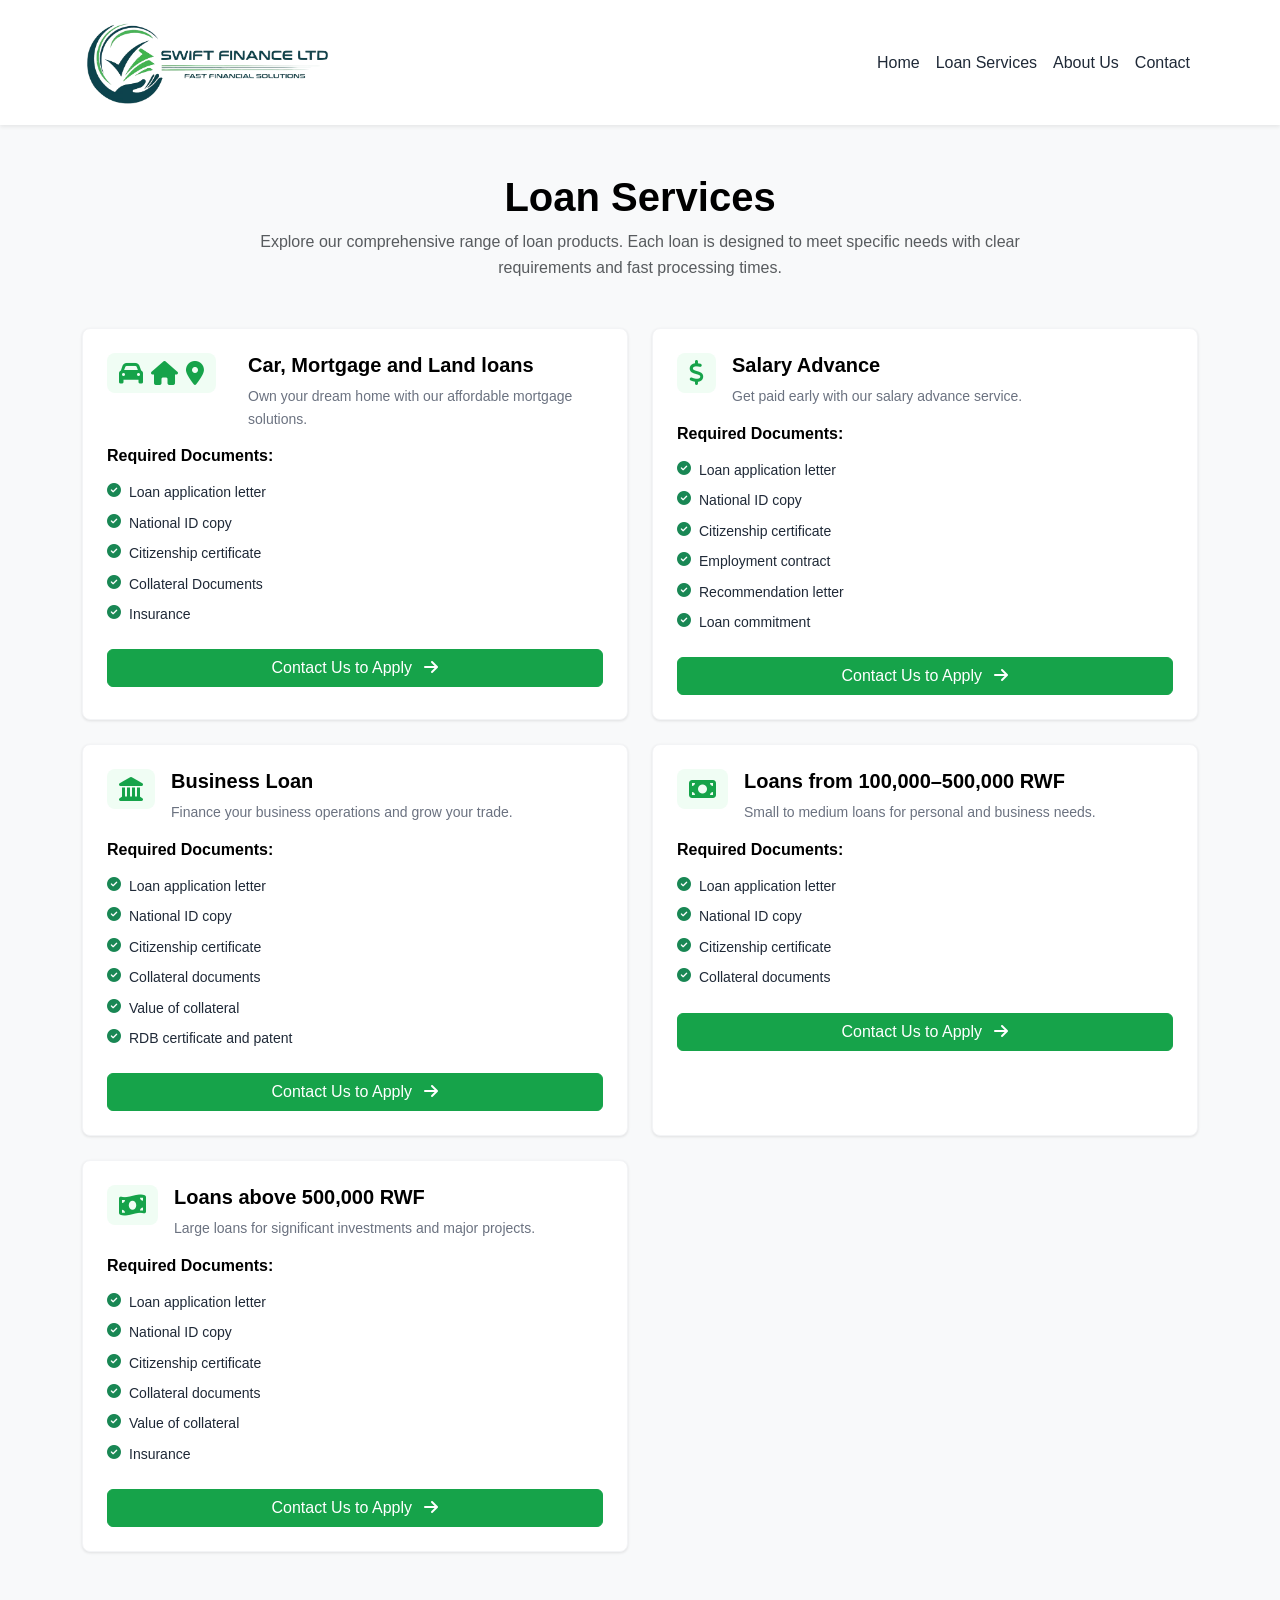
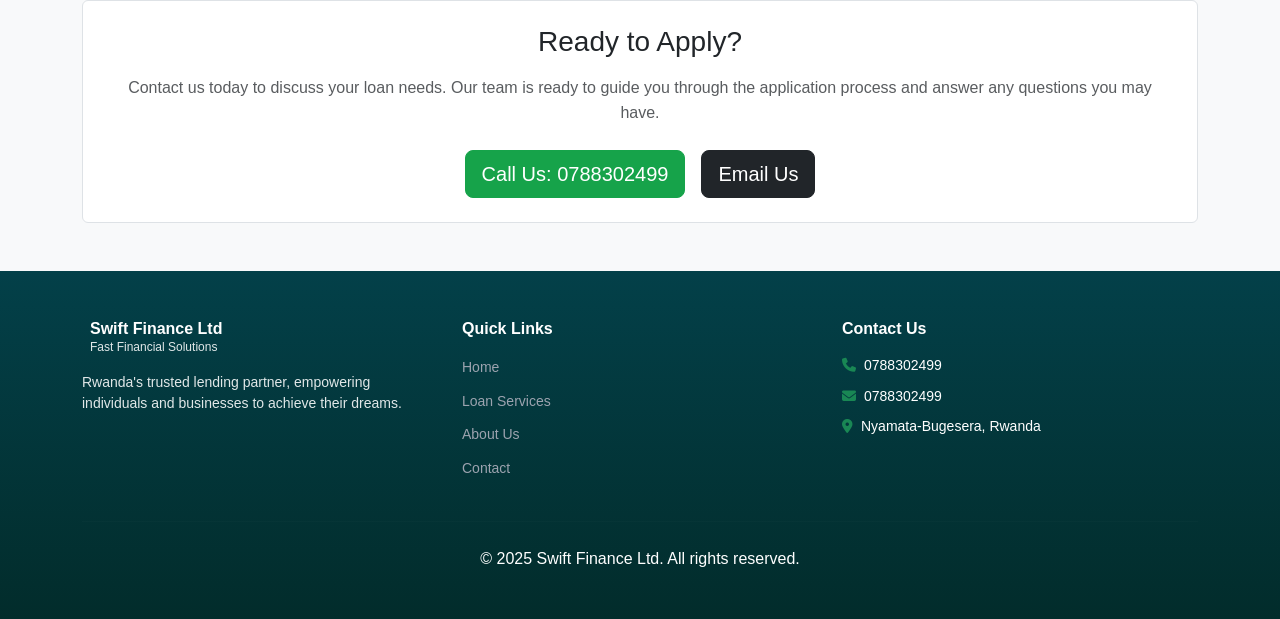
==== loans.html @ 3fd42636 "Initial commit of Swift Finance website" ====
<!DOCTYPE html>
<html lang="en">
<head>
    <meta charset="UTF-8">
    <meta name="viewport" content="width=device-width, initial-scale=1.0">
    <link rel="icon" href="logo3.png" >
    <title>Loan Services - Swift Finance Ltd</title>
    
    <!-- Bootstrap 5 CSS -->
    <link href="https://cdn.jsdelivr.net/npm/bootstrap@5.3.0/dist/css/bootstrap.min.css" rel="stylesheet">
    
    <!-- Font Awesome Icons -->
    <link rel="stylesheet" href="https://cdnjs.cloudflare.com/ajax/libs/font-awesome/6.4.0/css/all.min.css">
    
    <!-- Custom CSS -->
    <link rel="stylesheet" href="styles.css">
</head>
<body>
    
    <!-- HEADER / NAVIGATION -->
    <header class="header-nav sticky-top bg-white shadow-sm">
        <nav class="navbar navbar-expand-md navbar-light">
            <div class="container">
                <!-- Logo -->
                <a class="navbar-brand d-flex align-items-center" href="home">
                    <img src="logo.png" alt="Swift Finance logo" class="logo-img" />
                </a>

                
                <!-- Mobile Menu Toggle -->
                <button class="navbar-toggler" type="button" data-bs-toggle="collapse" data-bs-target="#navbarNav">
                    <span class="navbar-toggler-icon"></span>
                </button>
                
                <!-- Navigation Links -->
                <div class="collapse navbar-collapse" id="navbarNav">
                    <ul class="navbar-nav ms-auto">
                        <li class="nav-item">
                            <a class="nav-link" href="home">Home</a>
                        </li>
                        <li class="nav-item">
                            <a class="nav-link active" href="loans">Loan Services</a>
                        </li>
                        <li class="nav-item">
                            <a class="nav-link" href="about">About Us</a>
                        </li>
                        <li class="nav-item">
                            <a class="nav-link" href="contact">Contact</a>
                        </li>
                    </ul>
                </div>
            </div>
        </nav>
    </header>

    <!-- LOANS PAGE CONTENT -->
    <section class="loans-page py-5 bg-light">
        <div class="container">
            <!-- Header -->
            <div class="text-center mb-5">
                <h1 class="page-title">Loan Services</h1>
                <p class="page-subtitle text-muted">
                    Explore our comprehensive range of loan products. Each loan is designed to meet specific needs with clear requirements and fast processing times.
                </p>
            </div>

            <!-- Loan Cards Grid -->
            <div class="row g-4">
                
                <!-- Mortgage, car and land Loan -->
                <div class="col-md-6">
                    <div class="loan-card">
                        <div class="d-flex align-items-start mb-3">
                            <div class="loan-icon d-flex flex-row gap-2 me-3">
                                <i class="fas fa-car"></i> 
                                <i class="fas fa-home"></i> 
                                  <i class="fas fa-map-marker-alt"></i>
                            </div>
                            <div class="ms-3">
                                <h3 class="loan-name">Car, Mortgage and Land loans</h3>
                                <p class="loan-desc">Own your dream home with our affordable mortgage solutions.</p>
                            </div>
                        </div>
                        <h5 class="requirements-title">Required Documents:</h5>
                        <ul class="requirements-list">
                            <li><i class="fas fa-check-circle text-success me-2"></i>Loan application letter</li>
                            <li><i class="fas fa-check-circle text-success me-2"></i>National ID copy</li>
                            <li><i class="fas fa-check-circle text-success me-2"></i>Citizenship certificate</li>
                            <li><i class="fas fa-check-circle text-success me-2"></i>Collateral Documents</li>
                            <li><i class="fas fa-check-circle text-success me-2"></i>Insurance</li>
                        </ul>
                        <a href="contact" class="btn btn-success w-100">
                            Contact Us to Apply
                            <i class="fas fa-arrow-right ms-2"></i>
                        </a>
                    </div>
                </div>
                
                <!-- Salary Advance -->
                <div class="col-md-6">
                    <div class="loan-card">
                        <div class="d-flex align-items-start mb-3">
                            <div class="loan-icon">
                                <i class="fas fa-dollar-sign"></i>
                            </div>
                            <div class="ms-3">
                                <h3 class="loan-name">Salary Advance</h3>
                                <p class="loan-desc">Get paid early with our salary advance service.</p>
                            </div>
                        </div>
                        <h5 class="requirements-title">Required Documents:</h5>
                        <ul class="requirements-list">
                            <li><i class="fas fa-check-circle text-success me-2"></i>Loan application letter</li>
                            <li><i class="fas fa-check-circle text-success me-2"></i>National ID copy</li>
                            <li><i class="fas fa-check-circle text-success me-2"></i>Citizenship certificate</li>
                            <li><i class="fas fa-check-circle text-success me-2"></i>Employment contract</li>
                            <li><i class="fas fa-check-circle text-success me-2"></i>Recommendation letter</li>
                            <li><i class="fas fa-check-circle text-success me-2"></i>Loan commitment</li>
                        </ul>
                        <a href="contact" class="btn btn-success w-100">
                            Contact Us to Apply
                            <i class="fas fa-arrow-right ms-2"></i>
                        </a>
                    </div>
                </div>


                <!-- Business Loan -->
                <div class="col-md-6">
                    <div class="loan-card">
                        <div class="d-flex align-items-start mb-3">
                            <div class="loan-icon">
                                <i class="fas fa-landmark"></i>
                            </div>
                            <div class="ms-3">
                                <h3 class="loan-name">Business Loan</h3>
                                <p class="loan-desc">Finance your business operations and grow your trade.</p>
                            </div>
                        </div>
                        <h5 class="requirements-title">Required Documents:</h5>
                        <ul class="requirements-list">
                            <li><i class="fas fa-check-circle text-success me-2"></i>Loan application letter</li>
                            <li><i class="fas fa-check-circle text-success me-2"></i>National ID copy</li>
                            <li><i class="fas fa-check-circle text-success me-2"></i>Citizenship certificate</li>
                            <li><i class="fas fa-check-circle text-success me-2"></i>Collateral documents</li>
                            <li><i class="fas fa-check-circle text-success me-2"></i>Value of collateral</li>
                            <li><i class="fas fa-check-circle text-success me-2"></i>RDB certificate and patent</li>
                        </ul>
                        <a href="contact" class="btn btn-success w-100">
                            Contact Us to Apply
                            <i class="fas fa-arrow-right ms-2"></i>
                        </a>
                    </div>
                </div>

                <!-- Loans 100k-500k -->
                <div class="col-md-6">
                    <div class="loan-card">
                        <div class="d-flex align-items-start mb-3">
                            <div class="loan-icon">
                                <i class="fas fa-money-bill"></i>
                            </div>
                            <div class="ms-3">
                                <h3 class="loan-name">Loans from 100,000–500,000 RWF</h3>
                                <p class="loan-desc">Small to medium loans for personal and business needs.</p>
                            </div>
                        </div>
                        <h5 class="requirements-title">Required Documents:</h5>
                        <ul class="requirements-list">
                            <li><i class="fas fa-check-circle text-success me-2"></i>Loan application letter</li>
                            <li><i class="fas fa-check-circle text-success me-2"></i>National ID copy</li>
                            <li><i class="fas fa-check-circle text-success me-2"></i>Citizenship certificate</li>
                            <li><i class="fas fa-check-circle text-success me-2"></i>Collateral documents</li>
                        </ul>
                        <a href="contact" class="btn btn-success w-100">
                            Contact Us to Apply
                            <i class="fas fa-arrow-right ms-2"></i>
                        </a>
                    </div>
                </div>

                <!-- Loans above 500k -->
                <div class="col-md-6">
                    <div class="loan-card">
                        <div class="d-flex align-items-start mb-3">
                            <div class="loan-icon">
                                <i class="fas fa-money-bill-wave"></i>
                            </div>
                            <div class="ms-3">
                                <h3 class="loan-name">Loans above 500,000 RWF</h3>
                                <p class="loan-desc">Large loans for significant investments and major projects.</p>
                            </div>
                        </div>
                        <h5 class="requirements-title">Required Documents:</h5>
                        <ul class="requirements-list">
                            <li><i class="fas fa-check-circle text-success me-2"></i>Loan application letter</li>
                            <li><i class="fas fa-check-circle text-success me-2"></i>National ID copy</li>
                            <li><i class="fas fa-check-circle text-success me-2"></i>Citizenship certificate</li>
                            <li><i class="fas fa-check-circle text-success me-2"></i>Collateral documents</li>
                            <li><i class="fas fa-check-circle text-success me-2"></i>Value of collateral</li>
                            <li><i class="fas fa-check-circle text-success me-2"></i>Insurance</li>
                        </ul>
                        <a href="contact" class="btn btn-success w-100">
                            Contact Us to Apply
                            <i class="fas fa-arrow-right ms-2"></i>
                        </a>
                    </div>
                </div>

            </div>

            <!-- Bottom CTA -->
            <div class="card mt-5 p-4 text-center border">
                <h3 class="mb-3">Ready to Apply?</h3>
                <p class="text-muted mb-4">
                    Contact us today to discuss your loan needs. Our team is ready to guide you through the application process and answer any questions you may have.
                </p>
                <div class="d-flex flex-column flex-sm-row gap-3 justify-content-center">
                    <a href="tel:0788302499" class="btn btn-success btn-lg raw-phone">
                        Call Us: 0788302499
                    </a>
                    <a href="mailto:swift3finance@gmail.com" class="btn btn-dark btn-lg">
                        Email Us
                    </a>
                </div>
            </div>

        </div>
    </section>

    <!-- FOOTER -->
    <footer class="footer-section py-5 bg-dark text-white">
        <div class="container">
            <div class="row g-4">
                <!-- Company Info -->
                <div class="col-md-4">
                    <div class="d-flex align-items-center mb-3">
                        <div class="ms-2">
                            <div class="footer-company-name">Swift Finance Ltd</div>
                            <div class="footer-slogan">Fast Financial Solutions</div>
                        </div>
                    </div>
                    <p class="footer-text">
                        Rwanda's trusted lending partner, empowering individuals and businesses to achieve their dreams.
                    </p>
                </div>
                
                <!-- Quick Links -->
                <div class="col-md-4">
                    <h5 class="footer-title mb-3">Quick Links</h5>
                    <ul class="footer-links">
                        <li><a href="home">Home</a></li>
                        <li><a href="loans">Loan Services</a></li>
                        <li><a href="about">About Us</a></li>
                        <li><a href="contact">Contact</a></li>
                    </ul>
                </div>
                
                <!-- Contact Info -->
                <div class="col-md-4">
                    <h5 class="footer-title mb-3">Contact Us</h5>
                   <ul class="footer-contact list-unstyled">
    <li class="d-flex align-items-center mb-2">
        <i class="fas fa-phone text-success me-2"></i>
        <a href="tel:0788302499" class="text-decoration-none text-white raw-phone">0788302499</a>
    </li>
    <li class="d-flex align-items-center mb-2">
        <i class="fas fa-envelope text-success me-2"></i>
        <a href="tel:0788302499" class="text-decoration-none text-white raw-phone">0788302499</a>
    </li>
    <li class="d-flex align-items-center">
        <i class="fas fa-map-marker-alt text-success me-2"></i>
        <span class="text-white">Nyamata-Bugesera, Rwanda</span>
    </li>
</ul>
                </div>
            </div>
            
            <hr class="my-4 border-secondary">
            
            <div class="text-center">
                <p class="mb-0">&copy; 2025 Swift Finance Ltd. All rights reserved.</p>
            </div>
        </div>
    </footer>

    <!-- Bootstrap 5 JS Bundle -->
    <script src="https://cdn.jsdelivr.net/npm/bootstrap@5.3.0/dist/js/bootstrap.bundle.min.js"></script>
    
    <!-- Custom JS -->
    <script src="scripts.js"></script>

    <!-- Scroll to Top Button -->
    <button id="scrollToTop" class="btn btn-success" style="position: fixed; bottom: 20px; right: 20px; display: none; z-index: 1000;">
        <i class="fas fa-arrow-up"></i>
    </button>
</body>
</html>
---- styles.css ----
/* Brand Colors */
:root{
    --color-green-primary: #16a34a;
    --color-green-dark: #15803d;
    --color-green-light: #22c55e;
    --color-green-bg: #f0fdf4;
    --color-teal-dark: #064f4a;     
    --color-teal-mid:  #0b6b63;      
    --color-teal-light: #2bb8a8;     
    --color-teal-footer: #034049;
    --color-black: #000000;
    --color-gray-dark: #1f2937;
    --color-gray: #6b7280;
    --color-gray-light: #f3f4f6;
    --color-white: #ffffff;
    --text-on-dark: #ffffff;
    --muted-on-dark: rgba(255,255,255,0.85);
}

/* GLOBAL STYLES */
body {
    font-family: -apple-system, BlinkMacSystemFont, 'Segoe UI', Roboto, 'Helvetica Neue', Arial, sans-serif;
    color: var(--color-gray-dark);
    line-height: 1.6;
}

/* HEADER / NAVIGATION */
.header-nav {
    z-index: 1000;
}

.logo-img {
    width: 250px;
    height: auto;
}

nav .navbar-nav .nav-link {
    color: var(--color-gray-dark);
    font-weight: 500;
    transition: color 0.2s;
    padding: 0.5rem 1rem;
}

nav .navbar-nav .nav-link:hover,
nav .navbar-nav .nav-link.active {
    color: var(--color-green-primary);
}

@media (max-width: 767px) {
    .logo-box {
        width: 36px;
        height: 36px;
    }
    
    .company-name {
        font-size: 15px;
    }
}

/* HERO SECTION */
.hero-section {
  background: linear-gradient(180deg, var(--color-teal-footer) 0%, #022c2b 100%);
  color: var(--text-on-dark);
  padding: 80px 0;
}

.hero-title {
  font-size: 2.5rem;
  font-weight: bold;
  margin-bottom: 1rem;
  color: rgba(255, 255, 255, 0.95);
}

.hero-text {
  font-size: 1.125rem;
  color: rgba(255, 255, 255, 0.88);
}

@media (max-width: 767px) {
  .hero-section {
    padding: 60px 0;
  }

  .hero-title {
    font-size: 1.875rem;
  }

  .hero-text {
    font-size: 1rem;
  }
}

.image-card {
  background-color: #0f9d58; 
  padding: 1rem;             
  border-radius: 12px;
  display: inline-block;
  box-shadow: 0 8px 20px rgba(0,0,0,0.15);
}

.image-card img {
  display: block;
  max-width: 100%;
  height: auto;
  border-radius: 8px;
}

/* BUTTONS */
.btn-success {
    background-color: var(--color-green-primary);
    border-color: var(--color-green-primary);
}

.btn-success:hover {
    background-color: var(--color-green-dark);
    border-color: var(--color-green-dark);
}

.btn-outline-light:hover {
    background-color: rgba(255, 255, 255, 0.1);
    border-color: white;
}

/* SECTION TITLES */
.section-title {
    font-size: 2rem;
    font-weight: bold;
    color: var(--color-black);
}

.section-subtitle {
    font-size: 1rem;
    max-width: 700px;
    margin: 0 auto;
}

.page-title {
    font-size: 2.5rem;
    font-weight: bold;
    color: var(--color-black);
}

.page-subtitle {
    font-size: 1rem;
    max-width: 800px;
    margin: 0 auto;
}

@media (max-width: 767px) {
    .section-title {
        font-size: 1.75rem;
    }
    
    .page-title {
        font-size: 2rem;
    }
}

/* SERVICE CARDS (Home Page) */
.service-card {
    background: white;
    padding: 1.5rem;
    border-radius: 8px;
    box-shadow: 0 1px 3px rgba(0, 0, 0, 0.1);
    border: 1px solid var(--color-gray-light);
    transition: box-shadow 0.3s, transform 0.3s;
    height: 100%;
}

.service-card:hover {
    box-shadow: 0 10px 25px rgba(0, 0, 0, 0.15);
    transform: translateY(-2px);
}

.service-icon {
    width: 48px;
    height: 48px;
    background-color: var(--color-green-bg);
    border-radius: 8px;
    display: flex;
    align-items: center;
    justify-content: center;
    margin-bottom: 1rem;
}

.service-icon i {
    color: var(--color-green-primary);
    font-size: 24px;
}

.service-name {
    font-size: 1.125rem;
    font-weight: bold;
    color: var(--color-black);
    margin-bottom: 0.5rem;
}

.service-desc {
    font-size: 0.875rem;
    color: var(--color-gray);
    margin-bottom: 0;
}

/* VISION & MISSION CARDS */
.vision-card {
    background-color: var(--color-green-bg);
    padding: 2rem;
    border-radius: 8px;
    border: 1px solid rgba(22, 163, 74, 0.2);
    height: 100%;
}

.vision-title {
    font-size: 1.5rem;
    color: var(--color-black);
    font-weight: bold;
    margin-bottom: 1rem;
}

.vision-text {
    font-size: 1rem;
    color: var(--color-gray-dark);
    margin-bottom: 0;
}

/* VALUES CARDS */
.value-card {
    padding: 1rem;
}

.value-icon {
    width: 64px;
    height: 64px;
    background-color: var(--color-green-primary);
    border-radius: 50%;
    display: flex;
    align-items: center;
    justify-content: center;
    margin: 0 auto 1rem;
}

.value-icon i {
    color: white;
    font-size: 28px;
}

.value-name {
    font-size: 1.125rem;
    font-weight: bold;
    color: var(--color-black);
    margin-bottom: 0.5rem;
}

.value-desc {
    font-size: 0.875rem;
    color: var(--color-gray);
    margin-bottom: 0;
}

/* CTA SECTION */
.cta-section {
  background-color: var(--color-white); 
  color: var(--color-gray-dark);        
  padding: 80px 0;
  text-align: center;
  border-top: 1px solid #e5e7eb;       
}

/* Title styling */
.cta-title {
  font-size: 1.5rem;
  color: var(--color-black);
  font-weight: bold;
  margin-bottom: 1rem;       
}

/* Paragraph text */
.cta-text {
  font-size: 1rem;
  color: var(--color-gray);             
  max-width: 700px;
  margin: 0 auto;
}

/* Link styling */
.text-success-light {
  color: var(--color-green-dark);
  text-decoration: none;
  transition: color 0.2s;
}

.text-success-light:hover {
  color: var(--color-green-primary);
}

/* Responsive title */
@media (max-width: 767px) {
  .cta-title {
    font-size: 1.75rem;
  }
}

.btn-outline-dark:hover {
  background-color: var(--color-gray-dark);
  color: var(--color-white);
}

/* LOAN CARDS (Loans Page) */
.loan-card {
    background: white;
    padding: 1.5rem;
    border-radius: 8px;
    box-shadow: 0 1px 3px rgba(0, 0, 0, 0.1);
    border: 1px solid var(--color-gray-light);
    transition: box-shadow 0.3s;
    height: 100%;
}

.loan-card:hover {
    box-shadow: 0 10px 25px rgba(0, 0, 0, 0.15);
}

.loan-icon {
    display: flex;
    gap: 8px; 
    padding: 8px 12px;
    background-color: var(--color-green-bg);
    border-radius: 8px;
    align-items: center;
    justify-content: center;
}


.loan-icon i {
    color: var(--color-green-primary);
    font-size: 24px;
}

.loan-name {
    font-size: 1.25rem;
    font-weight: bold;
    color: var(--color-black);
    margin-bottom: 0.5rem;
}

.loan-desc {
    font-size: 0.875rem;
    color: var(--color-gray);
    margin-bottom: 0;
}

.requirements-title {
    font-size: 1rem;
    font-weight: bold;
    color: var(--color-black);
    margin-bottom: 1rem;
    margin-top: 1rem;
}

.requirements-list {
    list-style: none;
    padding: 0;
    margin-bottom: 1.5rem;
}

.requirements-list li {
    font-size: 0.875rem;
    color: var(--color-gray-dark);
    margin-bottom: 0.5rem;
    display: flex;
    align-items: flex-start;
}

.requirements-list i {
    margin-top: 2px;
    flex-shrink: 0;
}

/* ABOUT PAGE SPECIFIC */
.vision-card-large {
    background-color: var(--color-green-bg);
    padding: 2.5rem;
    border-radius: 8px;
    border: 1px solid rgba(22, 163, 74, 0.2);
    height: 100%;
}

.vision-icon-large {
    width: 64px;
    height: 64px;
    background-color: var(--color-green-primary);
    border-radius: 50%;
    display: flex;
    align-items: center;
    justify-content: center;
}

.vision-icon-large i {
    color: white;
    font-size: 32px;
}

.vision-title-large {
    font-size: 1.75rem;
    color: var(--color-black);
    font-weight: bold;
    margin-bottom: 1rem;
}

.vision-text-large {
    font-size: 1.125rem;
    color: var(--color-gray-dark);
    margin-bottom: 0;
}

.value-icon-large {
    width: 64px;
    height: 64px;
    background-color: var(--color-green-primary);
    border-radius: 50%;
    display: inline-flex;
    align-items: center;
    justify-content: center;
}

.value-icon-large i {
    color: white;
    font-size: 32px;
}

.value-card-detailed {
    background: white;
    padding: 1.5rem;
    border-radius: 8px;
    border: 1px solid var(--color-gray-light);
    box-shadow: 0 1px 3px rgba(0, 0, 0, 0.1);
    height: 100%;
}

.value-icon-box {
    width: 48px;
    height: 48px;
    background-color: var(--color-green-bg);
    border-radius: 8px;
    display: flex;
    align-items: center;
    justify-content: center;
}

.value-icon-box i {
    color: var(--color-green-primary);
    font-size: 24px;
}

.value-name-detailed {
    font-size: 1.25rem;
    font-weight: bold;
    color: var(--color-black);
    margin-bottom: 0.75rem;
}

.value-desc-detailed {
    font-size: 0.9375rem;
    color: var(--color-gray);
    margin-bottom: 0;
}

.why-choose-icon {
    width: 64px;
    height: 64px;
    background-color: var(--color-green-primary);
    border-radius: 50%;
    display: flex;
    align-items: center;
    justify-content: center;
    margin: 0 auto;
}

.why-choose-icon i {
    color: white;
    font-size: 28px;
}

.why-choose-title {
    font-size: 1.125rem;
    font-weight: bold;
    color: var(--color-black);
    margin-bottom: 0.5rem;
}

.why-choose-text {
    font-size: 0.875rem;
    color: var(--color-gray);
    margin-bottom: 0;
}

/* CONTACT PAGE */
.contact-info-list {
    display: flex;
    flex-direction: column;
    gap: 1.5rem;
}

.contact-info-item {
    display: flex;
    align-items: flex-start;
    gap: 1rem;
}

.contact-icon {
    width: 48px;
    height: 48px;
    min-width: 48px;
    background-color: var(--color-green-bg);
    border-radius: 8px;
    display: flex;
    align-items: center;
    justify-content: center;
}

.contact-icon i {
    color: var(--color-green-primary);
    font-size: 24px;
}

.contact-link {
    color: var(--color-gray);
    text-decoration: none;
    transition: color 0.2s;
}

.contact-link:hover {
    color: var(--color-green-primary);
}

.contact-form-card {
    background-color: var(--color-gray-light);
    padding: 2rem;
    border-radius: 8px;
    border: 1px solid #e5e7eb;
}

.form-control:focus {
    border-color: var(--color-green-primary);
    box-shadow: 0 0 0 0.2rem rgba(22, 163, 74, 0.25);
}

.map-container {
  border-radius: 8px;
  overflow: hidden;
  box-shadow: 0 10px 25px rgba(0, 0, 0, 0.15);
  border: 1px solid #e5e7eb;
  position: relative;
  width: 100%;
  max-width: 1200px;
  margin: 0 auto;
  padding-bottom: 56.25%; /* 16:9 aspect ratio */
  height: 0;
}

@media (max-width: 768px) {
    .map-container {
        padding-bottom: 75%; /* 4:3 aspect ratio on mobile */
    }
}
.map-container iframe {
  position: absolute;
  inset: 0;
  width: 100%;
  height: 100%;
  border: 0;
  aspect-ratio: 16 / 9; /* Maintains 16:9 ratio */
}

@media (max-width: 768px) {
    .map-container iframe {
        aspect-ratio: 4 / 3; /* Slightly taller on mobile for better fit */
    }
}
/* FOOTER */
.footer-section {
  background: linear-gradient(180deg, var(--color-teal-footer) 0%, #022c2b 100%);
  color: var(--text-on-dark);
  padding-top: 3rem;
  padding-bottom: 3rem;
}
.footer-section a {
  color: rgba(255,255,255,0.95);
  text-decoration: none;
  transition: color .18s ease, text-decoration-color .18s ease;
}

.footer-section a:hover,
.footer-section a:focus {
  color: var(--color-teal-light);
  text-decoration: underline;
  text-decoration-thickness: 1px;
  outline: none;
}
.footer-section .logo-box {
  width: 48px;
  height: 48px;
  border-radius: 8px;
  background: rgba(255,255,255,0.06);
  display: flex;
  align-items: center;
  justify-content: center;
  margin-right: .75rem;
}

.footer-section .logo-text {
  font-weight: 700;
  color: var(--color-teal-light);
  font-size: 1.05rem;
}

.footer-section .fa {
  color: rgba(255,255,255,0.92);
}
.footer-section hr {
  border: 0;
  height: 1px;
  background: rgba(255,255,255,0.06);
  margin: 1.5rem 0;
}

.footer-section .footer-text,
.footer-section .footer-slogan {
  color: rgba(255,255,255,0.88);
  line-height: 1.5;
}

/* Responsive spacing */
@media (max-width: 767px) {
  .footer-section { padding-top: 2.5rem; padding-bottom: 2.5rem; }
  .footer-section .logo-box { width: 44px; height: 44px; }
}
.footer-company-name {
    font-weight: bold;
    font-size: 1rem;
    line-height: 1.2;
}

.footer-slogan {
    font-size: 0.75rem;
    color: #9ca3af;
    line-height: 1;
}

.footer-text {
    font-size: 0.875rem;
    color: #9ca3af;
}

.footer-title {
    font-weight: bold;
    font-size: 1rem;
}

.footer-links {
    list-style: none;
    padding: 0;
}

.footer-links li {
    margin-bottom: 0.5rem;
}

.footer-links a {
    color: #9ca3af;
    text-decoration: none;
    font-size: 0.875rem;
    transition: color 0.2s;
}

.footer-links a:hover {
    color: #4ade80;
}

.footer-contact {
    list-style: none;
    padding: 0;
}

.footer-contact li {
    margin-bottom: 0.75rem;
    display: flex;
    align-items: flex-start;
    font-size: 0.875rem;
}

.footer-contact a {
    color: #9ca3af;
    text-decoration: none;
    transition: color 0.2s;
    word-break: break-all;
}

.footer-contact a:hover {
    color: #4ade80;
}

.footer-contact span {
    color: #9ca3af;
}

/* RESPONSIVE UTILITIES */
@media (max-width: 767px) {
    .hero-section {
        text-align: center;
    }
    
    .contact-info-list {
        margin-bottom: 2rem;
    }
}

/* SMOOTH SCROLLING */
html {
    scroll-behavior: smooth;
}

/* TRANSITIONS */
a, button, .btn {
    transition: all 0.3s ease;
}

/* FADE-IN ANIMATION */
.service-card, .loan-card, .value-card, .vision-card, .vision-card-large, .value-card-detailed, .contact-info-item {
    opacity: 0;
    transform: translateY(20px);
    transition: opacity 0.6s ease, transform 0.6s ease;
}

.fade-in {
    opacity: 1;
    transform: translateY(0);
}

/* SCROLL TO TOP BUTTON */
#scrollToTop {
    transition: opacity 0.3s ease, transform 0.3s ease;
}

#scrollToTop:hover {
    transform: scale(1.1);
}
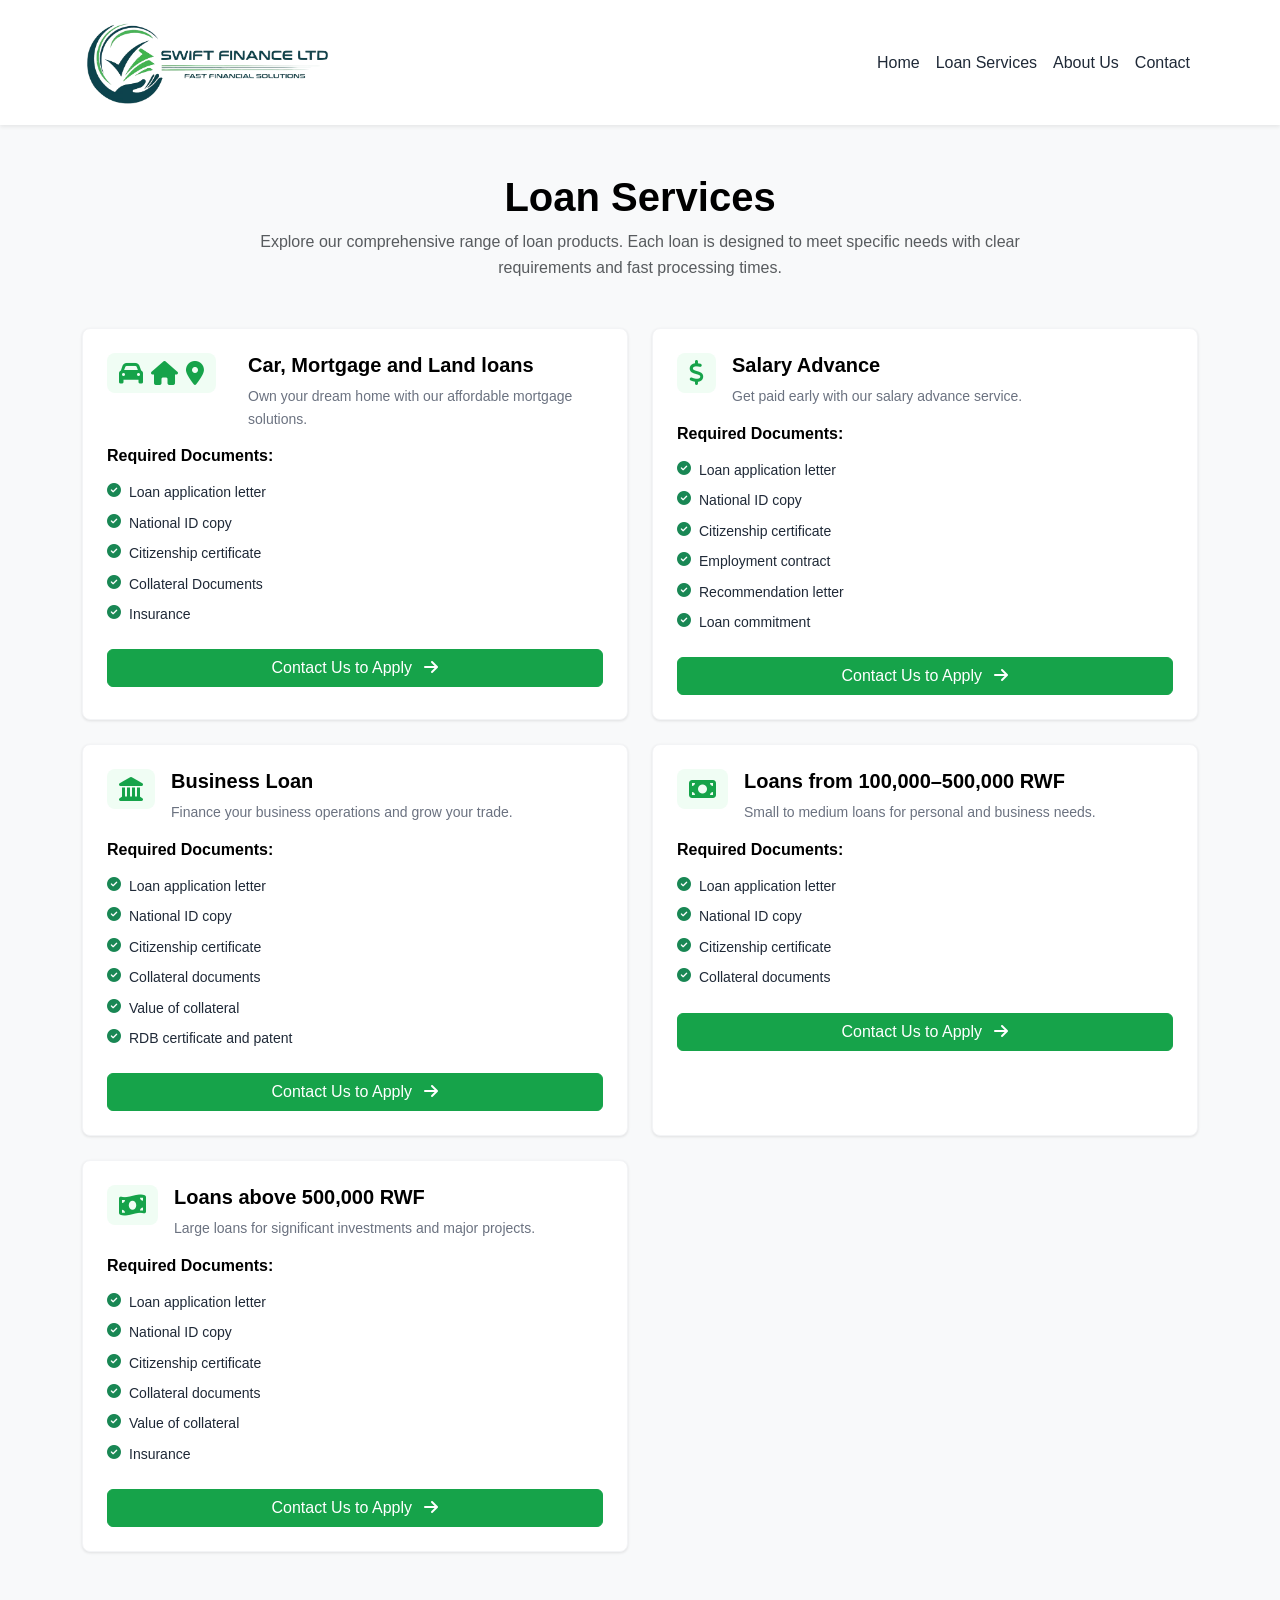
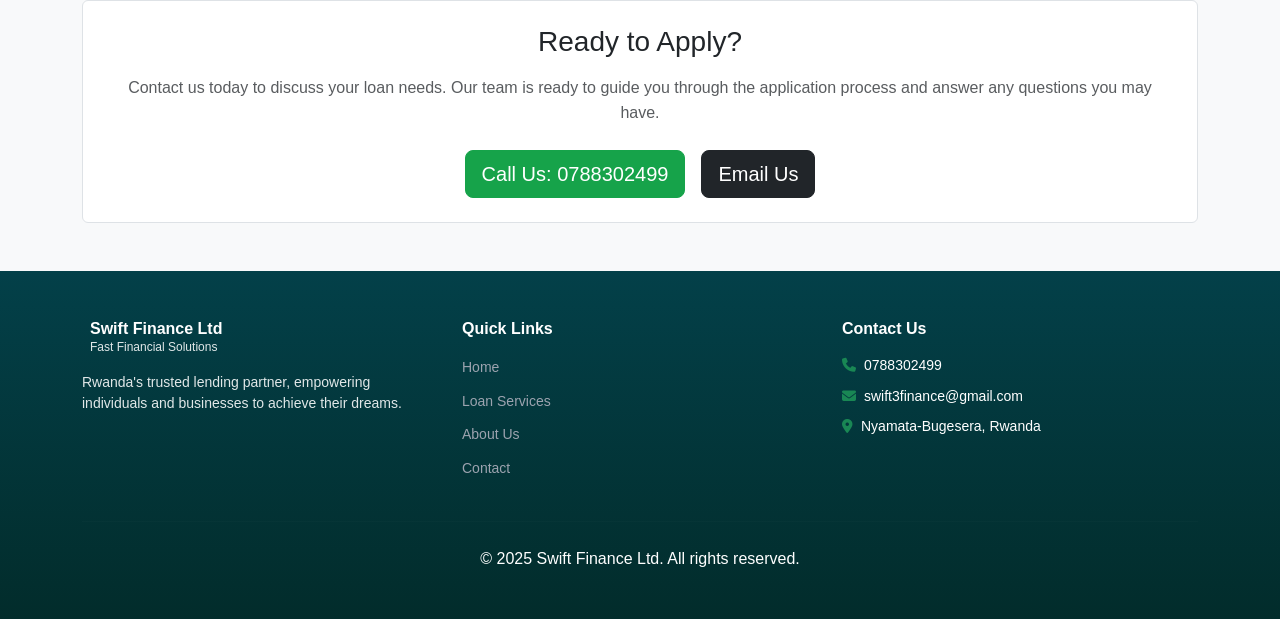
==== commit e52db353: "Update contact email link in loans.html" ====
--- a/loans.html
+++ b/loans.html
@@ -266,7 +266,7 @@
     </li>
     <li class="d-flex align-items-center mb-2">
         <i class="fas fa-envelope text-success me-2"></i>
-        <a href="tel:0788302499" class="text-decoration-none text-white raw-phone">0788302499</a>
+        <a href="mailto:swift3finance@gmail.com" class="text-decoration-none text-white">swift3finance@gmail.com</a>
     </li>
     <li class="d-flex align-items-center">
         <i class="fas fa-map-marker-alt text-success me-2"></i>
